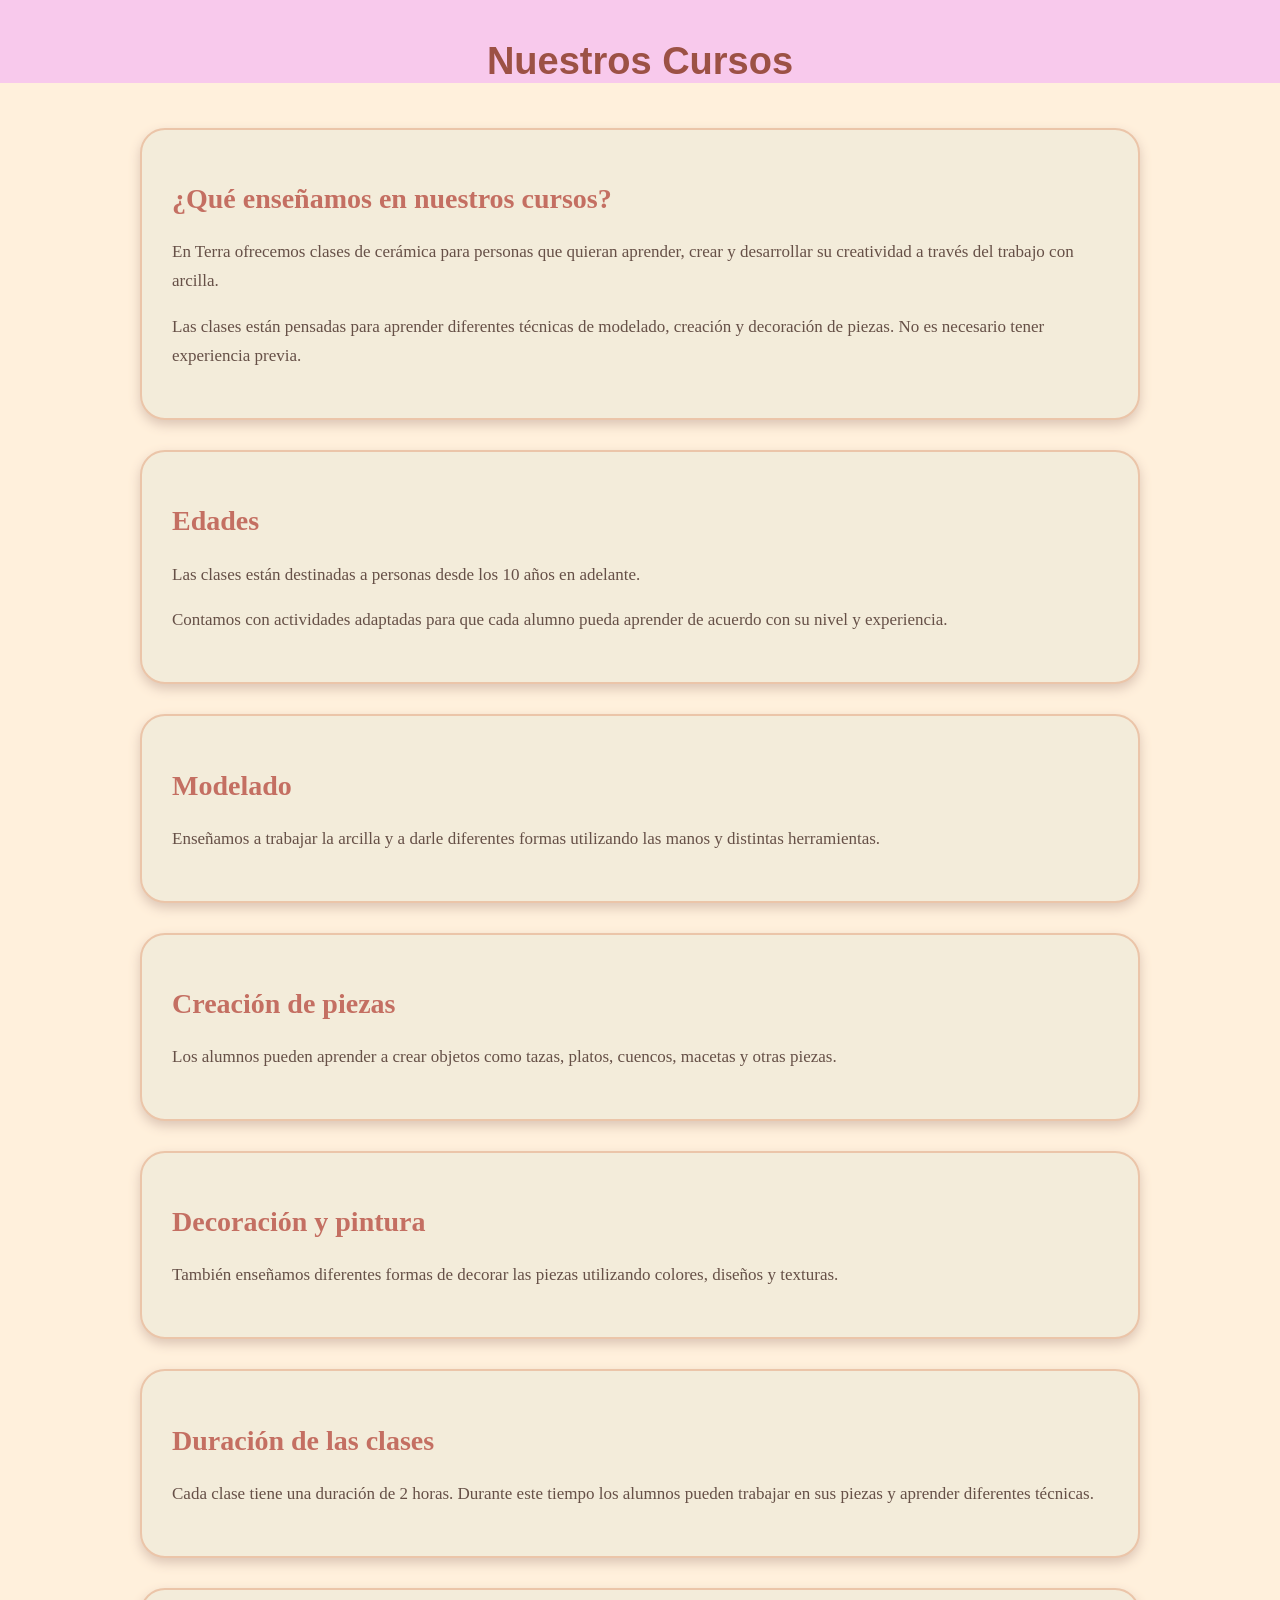
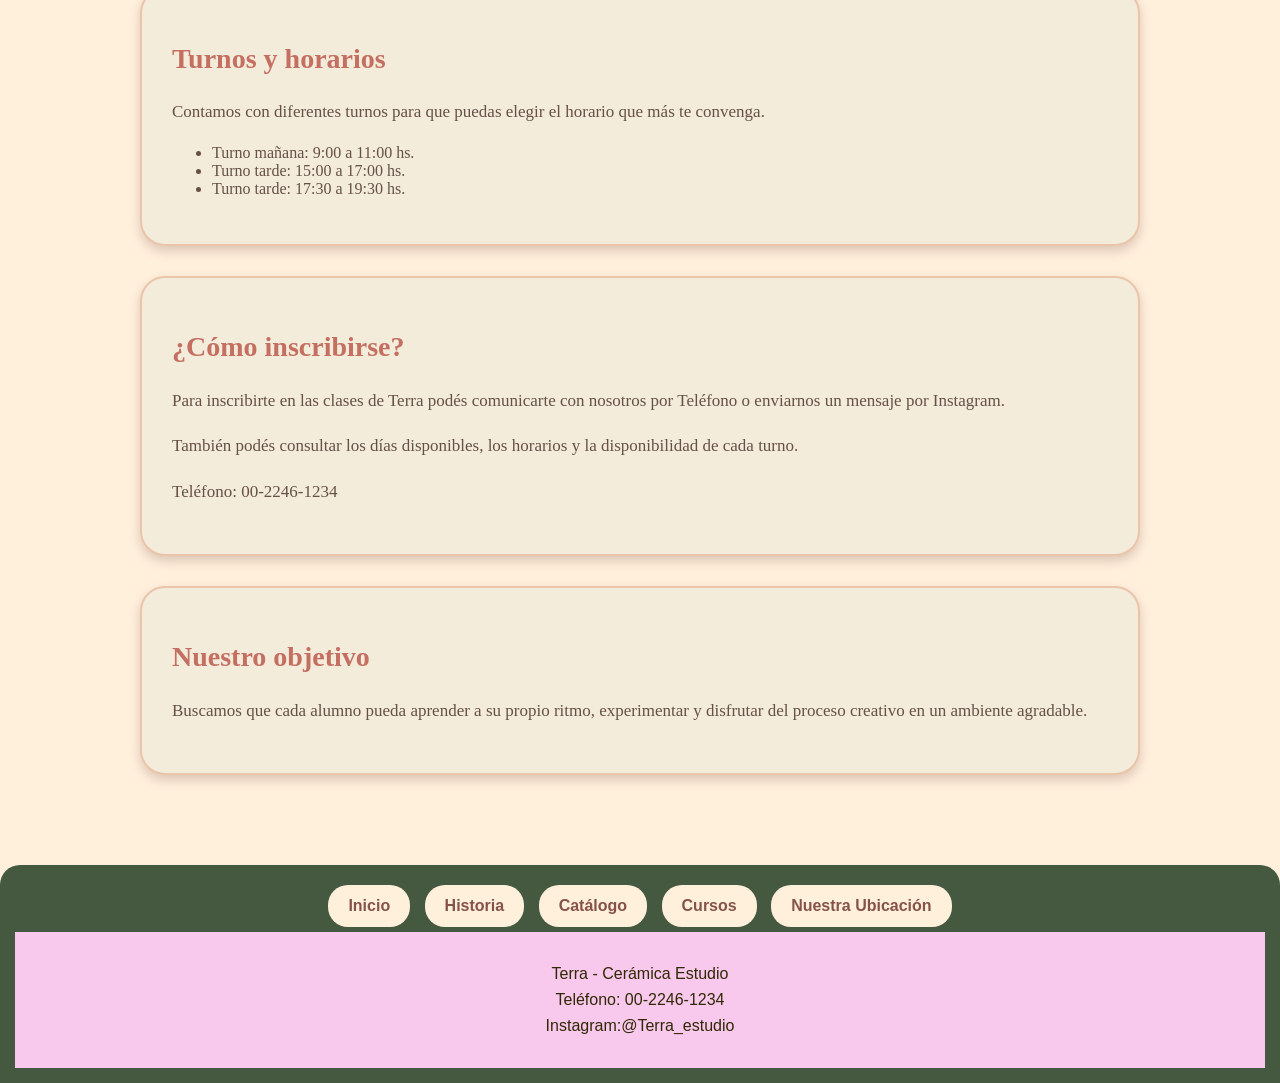
==== cursos.html @ 5cdf9d94 "Add files via upload Pagina Web para expotecnica" ====
<!DOCTYPE html>
<html lang="en">
<head>
    <meta charset="UTF-8">
    <meta name="viewport" content="width=device-width, initial-scale=1.0">
    <title>Document</title>
  <link rel="stylesheet" href="estilos.css">

<body>

    <header>
        <h1>Nuestros Cursos</h1>
    </header>

    <main>

        <section>
            <h2>¿Qué enseñamos en nuestros cursos?</h2>

            <p>
                En Terra ofrecemos clases de cerámica para personas
                que quieran aprender, crear y desarrollar su creatividad
                a través del trabajo con arcilla.
            </p>

            <p>
                Las clases están pensadas para aprender diferentes
                técnicas de modelado, creación y decoración de piezas.
                No es necesario tener experiencia previa.
            </p>
        </section>

        <section>
            <h2>Edades</h2>

            <p>
                Las clases están destinadas a personas desde los
                10 años en adelante.
            </p>

            <p>
                Contamos con actividades adaptadas para que cada alumno
                pueda aprender de acuerdo con su nivel y experiencia.
            </p>
        </section>

        <section>
            <h2>Modelado</h2>

            <p>
                Enseñamos a trabajar la arcilla y a darle diferentes
                formas utilizando las manos y distintas herramientas.
            </p>
        </section>

        <section>
            <h2>Creación de piezas</h2>

            <p>
                Los alumnos pueden aprender a crear objetos como
                tazas, platos, cuencos, macetas y otras piezas.
            </p>
        </section>

        <section>
            <h2>Decoración y pintura</h2>

            <p>
                También enseñamos diferentes formas de decorar las
                piezas utilizando colores, diseños y texturas.
            </p>
        </section>

        <section>
            <h2>Duración de las clases</h2>

            <p>
                Cada clase tiene una duración de 2 horas. Durante
                este tiempo los alumnos pueden trabajar en sus piezas
                y aprender diferentes técnicas.
            </p>
        </section>

        <section>
            <h2>Turnos y horarios</h2>

            <p>
                Contamos con diferentes turnos para que puedas elegir
                el horario que más te convenga.
            </p>

            <ul>
                <li>Turno mañana: 9:00 a 11:00 hs.</li>
                <li>Turno tarde: 15:00 a 17:00 hs.</li>
                <li>Turno tarde: 17:30 a 19:30 hs.</li>
            </ul>
        </section>

        <section>
            <h2>¿Cómo inscribirse?</h2>

            <p>
                Para inscribirte en las clases de Terra podés
                comunicarte con nosotros por Teléfono o enviarnos un mensaje por Instagram.
            </p>

            <p>
                También podés consultar los días disponibles,
                los horarios y la disponibilidad de cada turno.
            </p>

            <p>
                Teléfono: 00-2246-1234
            </p>
        </section>

        <section>
            <h2>Nuestro objetivo</h2>

            <p>
                Buscamos que cada alumno pueda aprender a su propio
                ritmo, experimentar y disfrutar del proceso creativo
                en un ambiente agradable.
            </p>
        </section>

    </main>

     <nav>
            <a href="index.html">Inicio</a>
            <a href="historia.html">Historia</a>
            <a href="catalogo.html">Catálogo</a>
            <a href="cursos.html">Cursos</a>
            <a href="ubicacion.html">Nuestra Ubicación</a>

    <footer>
        <p>Terra - Cerámica Estudio</p>
        <p>Teléfono: 00-2246-1234</p>
        <p>Instagram:@Terra_estudio</p>

    </footer>

</body>
</html>
---- estilos.css ----
body {
    margin: 0;
    padding: 0;
    font-family: Arial, sans-serif;
    background-color: #FFF0DC;
    color: #665047;
}

/* ENCABEZADO */

header {
    background-color: #f8c9ec;
    text-align: center;
    padding: 30px 20px 0;
}

header img {
    width: 180px;
    height: auto;
    display: block;
    margin: 0 auto 15px auto;
    
}

header img:hover {
    transform: scale(1.1);
}

header h1 {
    color: #9C5145;
    font-size: 38px;
    margin: 10px 0;
}

header p {
    font-size: 18px;
    color: #76564C;
}

/* NAVEGACIÓN */

nav {
    background-color: #455840;
    margin-top: 25px;
    padding: 15px;
    border-radius: 20px 20px 0 0;
    text-align: center;
}

nav a {
    display: inline-block;
    background-color: #FFF0DC;
    color: #865348;
    text-decoration: none;
    font-weight: bold;
    padding: 12px 20px;
    margin: 5px;
    border-radius: 20px;
    transition: 0.3s;
}

nav a:hover {
    background-color: #E99A8D;
    color: white;
    transform: scale(1.1);
}



main {
    max-width: 1000px;
    margin: auto;
    padding: 35px 20px;
}

/* SECCIONES */

section {
    background-color: #f3ecda;
    padding: 30px;
    margin-bottom: 30px;
    border-radius: 25px;
    border: 2px solid #EBC5A9;
    box-shadow: 0 5px 12px #DCC5B5;
    transition: 0.3s;
    font-family:Georgia, 'Times New Roman', Times, serif ;
}

section:hover {
    transform: translateY(-5px);
}

section h2 {
    color: #C46F62;
    font-size: 28px;
}

section p {
    font-size: 17px;
    line-height: 1.7;
}

/* TARJETAS */

.tarjetas {
    display: flex;
    gap: 20px;
    justify-content: center;
}

.tarjeta {
    background-color: #aec59a;
    padding: 20px;
    border-radius: 20px;
    width: 30%;
    text-align: center;
    border: 2px solid #B6CDA9;
    transition: 0.3s;
}

.tarjeta:hover {
    transform: scale(1.05);
    background-color: #d8bdb7;
}

.tarjeta h3 {
    color: #9C6559;
    font-size: 20px;
}

/* IMAGEN */

section img {
    max-width: 100%;
    height: auto;
    border-radius: 15px;
    transition: 0.3s;
}

section img:hover {
    transform: scale(1.05);
}

/* BOTONES */

button {
    background-color: #E99A8D;
    color: white;
    border: none;
    padding: 12px 20px;
    border-radius: 20px;
    font-size: 16px;
    cursor: pointer;
    transition: 0.3s;
}

button:hover {
    background-color: #A8C6A0;
    transform: scale(1.08);
}

/* PIE DE PÁGINA */

footer {
    background-color: #f8c9ec;
    text-align: center;
    padding: 25px;
    color: #302804;
}

footer p {
    margin: 8px;
}

/* ADAPTACIÓN PARA EL CELULAR */

@media (max-width: 600px) {

    header h1 {
        font-size: 28px;
    }

    header img {
        width: 130px;
    }

    nav a {
        display: block;
        margin: 8px;
    }

    main {
        padding: 20px 12px;
    }

    section {
        padding: 20px;
    }

    .tarjetas {
        display: block;
    }

    .tarjeta {
        width: auto;
        margin-bottom: 15px;
    }

    section h2 {
        font-size: 24px;
    }

    section p {
        font-size: 16px;
    }
}
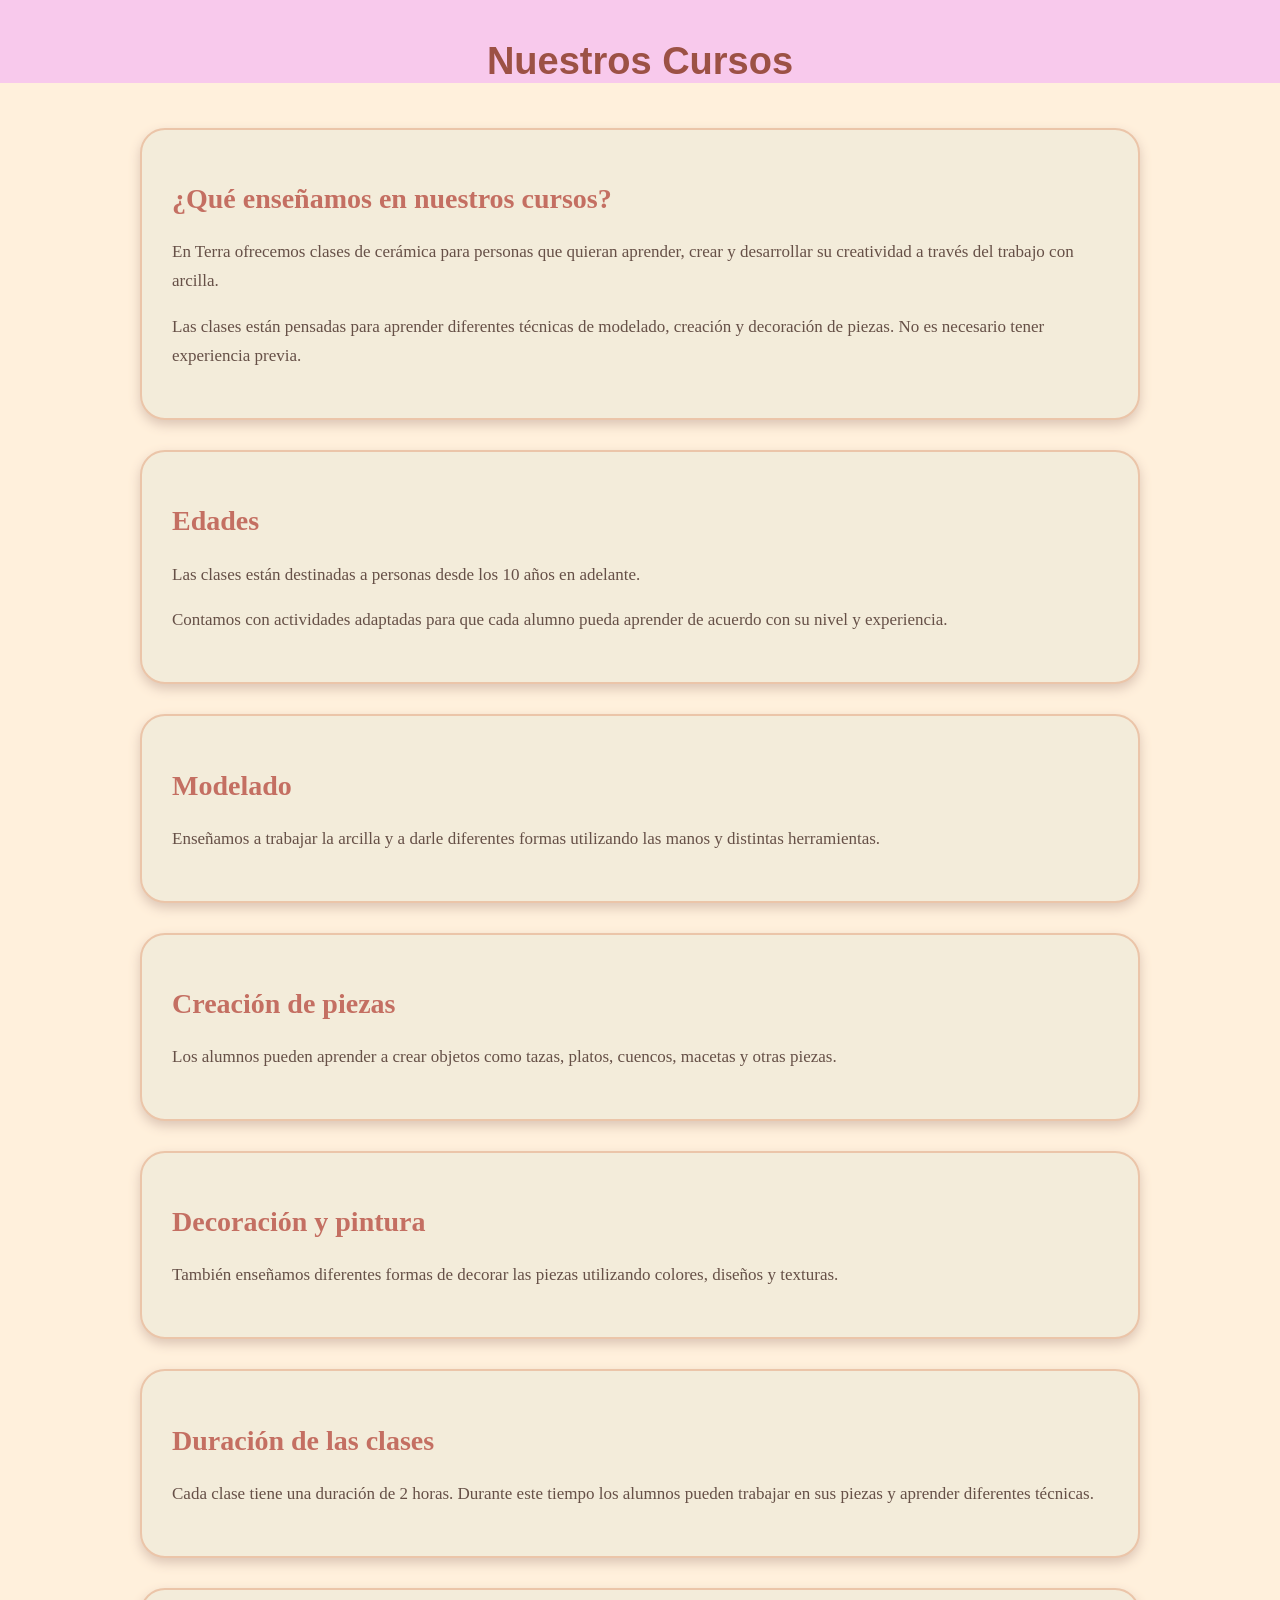
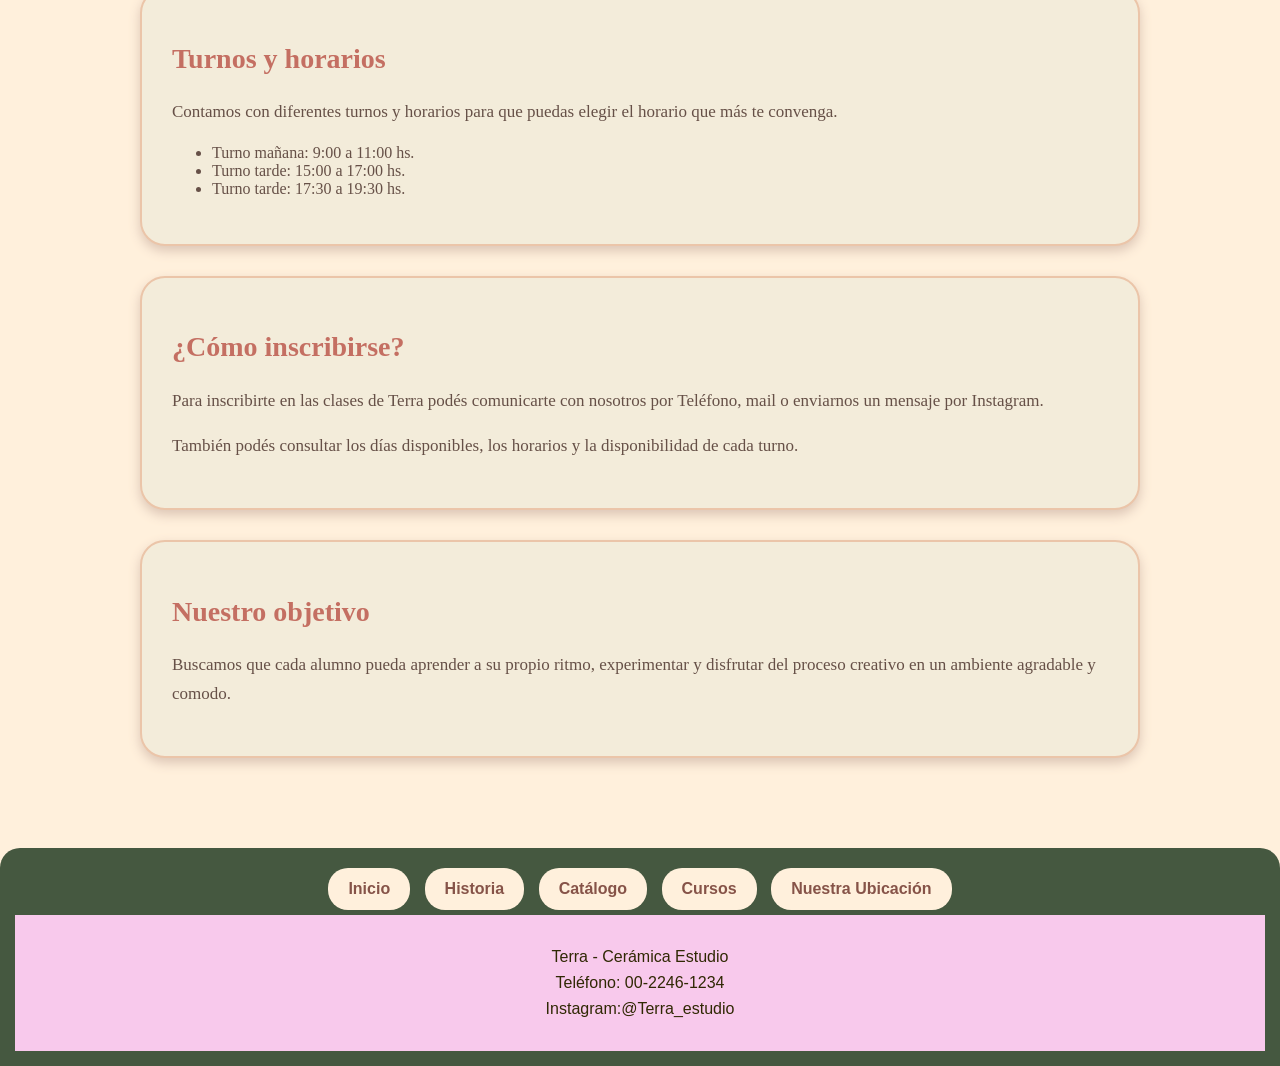
==== commit ff6511f9: "añado  información" ====
--- a/cursos.html
+++ b/cursos.html
@@ -75,9 +75,9 @@
             <h2>Duración de las clases</h2>
 
             <p>
-                Cada clase tiene una duración de 2 horas. Durante
-                este tiempo los alumnos pueden trabajar en sus piezas
-                y aprender diferentes técnicas.
+             Cada clase tiene una duración de 2 horas. Durante
+             este tiempo los alumnos pueden trabajar en sus piezas
+             y aprender diferentes técnicas.
             </p>
         </section>
 
@@ -85,7 +85,7 @@
             <h2>Turnos y horarios</h2>
 
             <p>
-                Contamos con diferentes turnos para que puedas elegir
+                Contamos con diferentes turnos y horarios para que puedas elegir
                 el horario que más te convenga.
             </p>
 
@@ -100,8 +100,8 @@
             <h2>¿Cómo inscribirse?</h2>
 
             <p>
-                Para inscribirte en las clases de Terra podés
-                comunicarte con nosotros por Teléfono o enviarnos un mensaje por Instagram.
+             Para inscribirte en las clases de Terra podés
+               comunicarte con nosotros por Teléfono, mail o enviarnos un mensaje por Instagram.
             </p>
 
             <p>
@@ -109,9 +109,6 @@
                 los horarios y la disponibilidad de cada turno.
             </p>
 
-            <p>
-                Teléfono: 00-2246-1234
-            </p>
         </section>
 
         <section>
@@ -120,7 +117,7 @@
             <p>
                 Buscamos que cada alumno pueda aprender a su propio
                 ritmo, experimentar y disfrutar del proceso creativo
-                en un ambiente agradable.
+                en un ambiente agradable y comodo.
             </p>
         </section>
 
